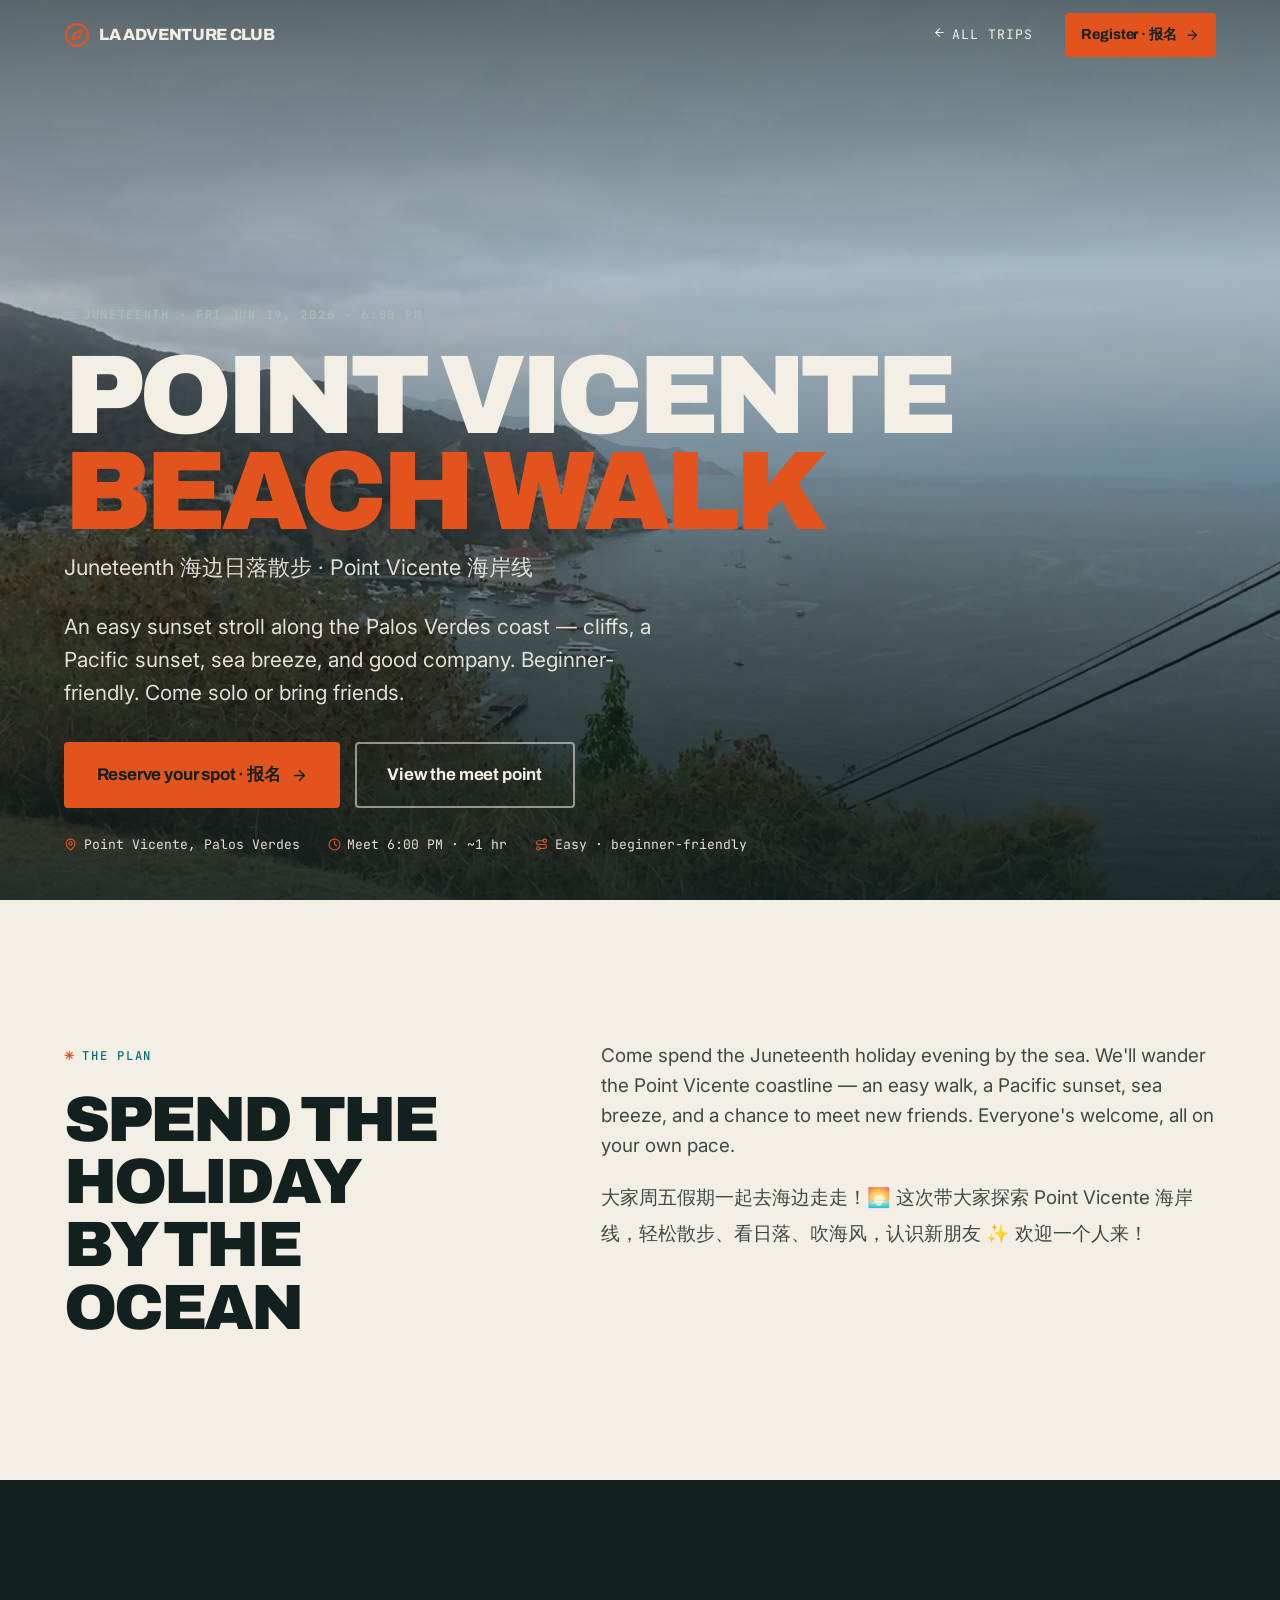
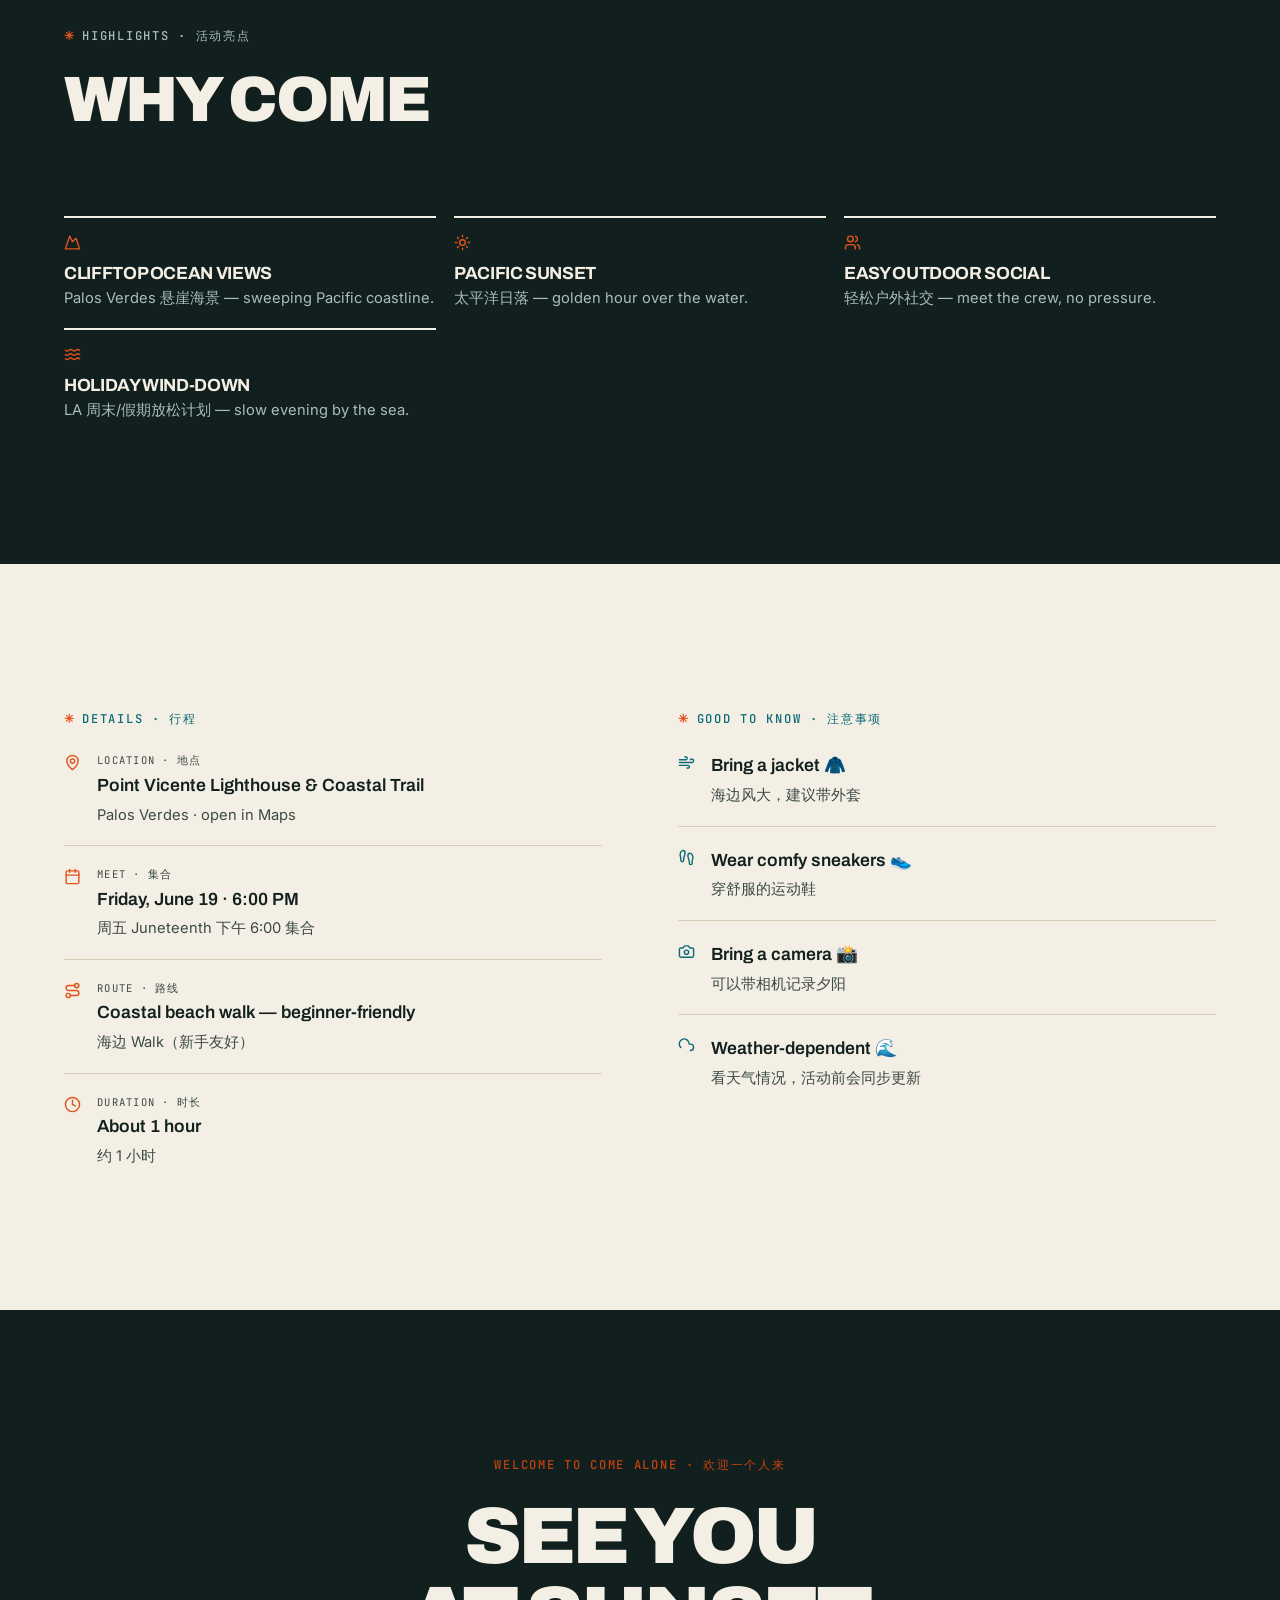
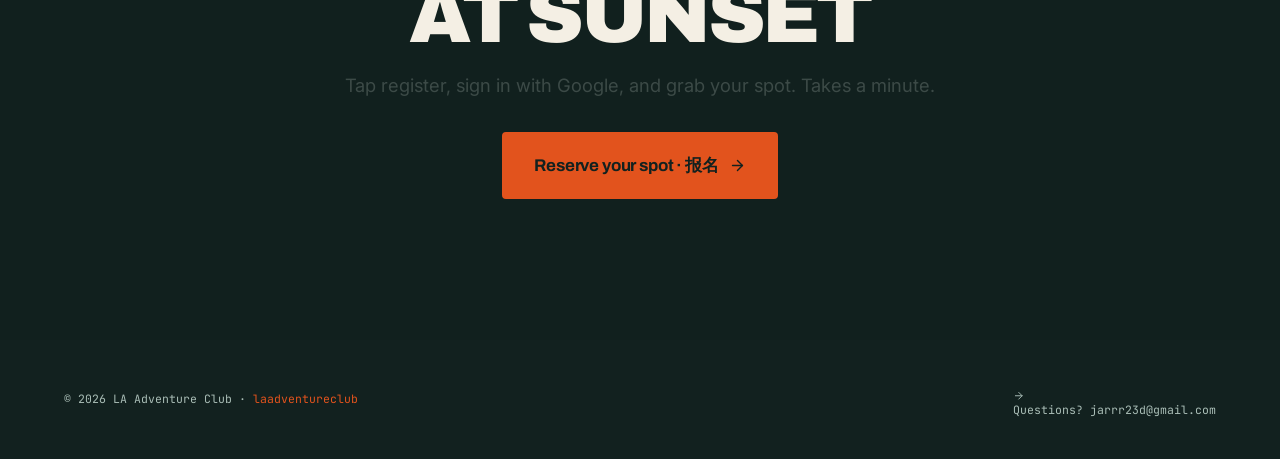
==== juneteenth.html @ 0d251689 "Add Juneteenth Point Vicente Beach Walk event page + signup - juneteenth.html: bilingual (EN/中文) eve" ====
<!DOCTYPE html>
<html lang="en">
<head>
  <meta charset="UTF-8" />
  <meta name="viewport" content="width=device-width, initial-scale=1.0" />
  <title>Juneteenth Point Vicente Beach Walk — LA Adventure Club</title>
  <meta name="description" content="Friday June 19 · 6PM — an easy sunset beach walk along the Palos Verdes coast at Point Vicente. Beginner-friendly, ~1 hour. Come solo or bring friends. 周五假期一起去海边走走！" />
  <meta name="theme-color" content="#10211f" />
  <meta property="og:type" content="website" />
  <meta property="og:title" content="Juneteenth Point Vicente Beach Walk — LA Adventure Club" />
  <meta property="og:description" content="Fri Jun 19 · 6PM · Palos Verdes coast. Sunset, sea breeze, easy walk, new friends. 海边日落散步，欢迎一个人来！" />
  <meta property="og:image" content="assets/img/catalina-hero.jpg" />
  <link rel="icon" href="assets/favicon.svg" type="image/svg+xml" />
  <link rel="preconnect" href="https://fonts.googleapis.com" />
  <link rel="preconnect" href="https://fonts.gstatic.com" crossorigin />
  <link href="https://fonts.googleapis.com/css2?family=Archivo:wght@500;600;700;800;900&family=Inter:wght@400;500;600&family=JetBrains+Mono:wght@400;500;700&display=swap" rel="stylesheet" />
  <link rel="stylesheet" href="styles.css" />
</head>
<body>
  <a class="skip-link" href="#main">Skip to content</a>

  <!-- ===== SVG ICON SPRITE ===== -->
  <svg width="0" height="0" class="sprite" aria-hidden="true" focusable="false">
    <defs>
      <symbol id="i-compass" viewBox="0 0 24 24"><circle cx="12" cy="12" r="10"/><polygon points="16.24 7.76 14.12 14.12 7.76 16.24 9.88 9.88 16.24 7.76"/></symbol>
      <symbol id="i-pin" viewBox="0 0 24 24"><path d="M20 10c0 6-8 12-8 12s-8-6-8-12a8 8 0 0 1 16 0Z"/><circle cx="12" cy="10" r="3"/></symbol>
      <symbol id="i-waves" viewBox="0 0 24 24"><path d="M2 6c.6.5 1.2 1 2.5 1C7 7 7 5 9.5 5c2.6 0 2.4 2 5 2 2.5 0 2.5-2 5-2 1.3 0 1.9.5 2.5 1"/><path d="M2 12c.6.5 1.2 1 2.5 1 2.5 0 2.5-2 5-2 2.6 0 2.4 2 5 2 2.5 0 2.5-2 5-2 1.3 0 1.9.5 2.5 1"/><path d="M2 18c.6.5 1.2 1 2.5 1 2.5 0 2.5-2 5-2 2.6 0 2.4 2 5 2 2.5 0 2.5-2 5-2 1.3 0 1.9.5 2.5 1"/></symbol>
      <symbol id="i-mountain" viewBox="0 0 24 24"><path d="m8 3 4 8 5-5 5 15H2L8 3z"/></symbol>
      <symbol id="i-sun" viewBox="0 0 24 24"><circle cx="12" cy="12" r="4"/><path d="M12 2v2M12 20v2M4.93 4.93l1.41 1.41M17.66 17.66l1.41 1.41M2 12h2M20 12h2M6.34 17.66l-1.41 1.41M19.07 4.93l-1.41 1.41"/></symbol>
      <symbol id="i-users" viewBox="0 0 24 24"><path d="M16 21v-2a4 4 0 0 0-4-4H6a4 4 0 0 0-4 4v2"/><circle cx="9" cy="7" r="4"/><path d="M22 21v-2a4 4 0 0 0-3-3.87"/><path d="M16 3.13a4 4 0 0 1 0 7.75"/></symbol>
      <symbol id="i-clock" viewBox="0 0 24 24"><circle cx="12" cy="12" r="10"/><path d="M12 6v6l4 2"/></symbol>
      <symbol id="i-cal" viewBox="0 0 24 24"><rect width="18" height="18" x="3" y="4" rx="2"/><path d="M3 10h18M8 2v4M16 2v4"/></symbol>
      <symbol id="i-route" viewBox="0 0 24 24"><circle cx="6" cy="19" r="3"/><path d="M9 19h8.5a3.5 3.5 0 0 0 0-7h-11a3.5 3.5 0 0 1 0-7H15"/><circle cx="18" cy="5" r="3"/></symbol>
      <symbol id="i-camera" viewBox="0 0 24 24"><path d="M14.5 4h-5L7 7H4a2 2 0 0 0-2 2v9a2 2 0 0 0 2 2h16a2 2 0 0 0 2-2V9a2 2 0 0 0-2-2h-3l-2.5-3z"/><circle cx="12" cy="13" r="3"/></symbol>
      <symbol id="i-wind" viewBox="0 0 24 24"><path d="M12.8 19.6A2 2 0 1 0 14 16H2"/><path d="M17.5 8a2.5 2.5 0 1 1 2 4H2"/><path d="M9.8 4.4A2 2 0 1 1 11 8H2"/></symbol>
      <symbol id="i-shoe" viewBox="0 0 24 24"><path d="M4 16v-2.4C4 11.5 3 10.5 3 8c0-2.7 1.5-6 4.5-6C9.4 2 10 3.8 10 5.5c0 3.1-2 5.7-2 8.7V16a2 2 0 1 1-4 0Z"/><path d="M20 20v-2.4c0-2.1 1-3.1 1-5.6 0-2.7-1.5-6-4.5-6C14.6 6 14 7.8 14 9.5c0 3.1 2 5.7 2 8.7V20a2 2 0 1 0 4 0Z"/></symbol>
      <symbol id="i-cloud" viewBox="0 0 24 24"><path d="M17.5 19a4.5 4.5 0 1 0 0-9h-1.8A7 7 0 1 0 4 14.9"/></symbol>
      <symbol id="i-arrow" viewBox="0 0 24 24"><path d="M5 12h14"/><path d="m12 5 7 7-7 7"/></symbol>
      <symbol id="i-back" viewBox="0 0 24 24"><path d="M19 12H5"/><path d="m12 19-7-7 7-7"/></symbol>
      <symbol id="i-menu" viewBox="0 0 24 24"><path d="M4 6h16M4 12h16M4 18h16"/></symbol>
      <symbol id="i-x" viewBox="0 0 24 24"><path d="M18 6 6 18M6 6l12 12"/></symbol>
    </defs>
  </svg>

  <!-- ===== NAV ===== -->
  <header class="nav" id="nav">
    <div class="nav__inner">
      <a class="brand" href="index.html" aria-label="LA Adventure Club home">
        <svg class="brand__mark" aria-hidden="true"><use href="#i-compass"/></svg>
        <span class="brand__text">LA Adventure Club</span>
      </a>
      <nav class="nav__links" id="navLinks" aria-label="Primary">
        <a href="index.html"><svg aria-hidden="true"><use href="#i-back"/></svg> All trips</a>
        <a class="btn btn--accent btn--sm" href="members.html?event=juneteenth-point-vicente">Register · 报名 <svg aria-hidden="true"><use href="#i-arrow"/></svg></a>
      </nav>
      <button class="nav__toggle" id="navToggle" aria-label="Open menu" aria-expanded="false">
        <svg class="nav__toggle-open" aria-hidden="true"><use href="#i-menu"/></svg>
        <svg class="nav__toggle-close" aria-hidden="true"><use href="#i-x"/></svg>
      </button>
    </div>
  </header>

  <main id="main">
    <!-- ===== HERO ===== -->
    <section class="hero" id="home">
      <div class="hero__media">
        <img src="assets/img/catalina-hero.jpg" alt="Coastal cliffs and ocean at golden hour along the Palos Verdes shoreline" />
        <div class="hero__scrim"></div>
      </div>
      <div class="hero__grid">
        <p class="kicker kicker--light">
          <svg aria-hidden="true"><use href="#i-waves"/></svg>
          Juneteenth · Fri Jun 19, 2026 · 6:00 PM
        </p>
        <h1 class="hero__title hero__title--sm">
          <span>POINT VICENTE</span>
          <span class="hero__title-accent">BEACH WALK</span>
        </h1>
        <p class="hero__zh">Juneteenth 海边日落散步 · Point Vicente 海岸线</p>
        <p class="hero__sub">An easy sunset stroll along the Palos Verdes coast — cliffs, a Pacific sunset, sea breeze, and good company. Beginner-friendly. Come solo or bring friends.</p>
        <div class="hero__cta">
          <a class="btn btn--accent btn--lg" href="members.html?event=juneteenth-point-vicente">Reserve your spot · 报名 <svg aria-hidden="true"><use href="#i-arrow"/></svg></a>
          <a class="btn btn--outline-light btn--lg" href="https://maps.google.com/?q=Point+Vicente+Interpretive+Center" target="_blank" rel="noopener">View the meet point</a>
        </div>
        <ul class="hero__facts">
          <li><svg aria-hidden="true"><use href="#i-pin"/></svg> Point Vicente, Palos Verdes</li>
          <li><svg aria-hidden="true"><use href="#i-clock"/></svg> Meet 6:00 PM · ~1 hr</li>
          <li><svg aria-hidden="true"><use href="#i-route"/></svg> Easy · beginner-friendly</li>
        </ul>
      </div>
    </section>

    <!-- ===== INTRO ===== -->
    <section class="section">
      <div class="container intro-cols">
        <div>
          <p class="kicker"><span class="section__no">✳</span> The plan</p>
          <h2 class="section__title section__title--sm">Spend the holiday<br />by the ocean</h2>
        </div>
        <div class="intro-body">
          <p>Come spend the Juneteenth holiday evening by the sea. We'll wander the Point Vicente coastline — an easy walk, a Pacific sunset, sea breeze, and a chance to meet new friends. Everyone's welcome, all on your own pace.</p>
          <p class="zh">大家周五假期一起去海边走走！🌅 这次带大家探索 Point Vicente 海岸线，轻松散步、看日落、吹海风，认识新朋友 ✨ 欢迎一个人来！</p>
        </div>
      </div>
    </section>

    <!-- ===== HIGHLIGHTS ===== -->
    <section class="section section--dark">
      <div class="container">
        <header class="section__head">
          <p class="kicker kicker--light"><span class="section__no">✳</span> Highlights · 活动亮点</p>
          <h2 class="section__title section__title--sm">Why come</h2>
        </header>
        <div class="values values--dark">
          <div class="value reveal">
            <svg aria-hidden="true"><use href="#i-mountain"/></svg>
            <h4>Clifftop ocean views</h4>
            <p>Palos Verdes 悬崖海景 — sweeping Pacific coastline.</p>
          </div>
          <div class="value reveal">
            <svg aria-hidden="true"><use href="#i-sun"/></svg>
            <h4>Pacific sunset</h4>
            <p>太平洋日落 — golden hour over the water.</p>
          </div>
          <div class="value reveal">
            <svg aria-hidden="true"><use href="#i-users"/></svg>
            <h4>Easy outdoor social</h4>
            <p>轻松户外社交 — meet the crew, no pressure.</p>
          </div>
          <div class="value reveal">
            <svg aria-hidden="true"><use href="#i-waves"/></svg>
            <h4>Holiday wind-down</h4>
            <p>LA 周末/假期放松计划 — slow evening by the sea.</p>
          </div>
        </div>
      </div>
    </section>

    <!-- ===== DETAILS + GOOD TO KNOW ===== -->
    <section class="section">
      <div class="container evt-cols">
        <div>
          <p class="kicker"><span class="section__no">✳</span> Details · 行程</p>
          <ul class="infolist">
            <li>
              <svg aria-hidden="true"><use href="#i-pin"/></svg>
              <div>
                <p class="infolist__k">Location · 地点</p>
                <p class="infolist__v">Point Vicente Lighthouse &amp; Coastal Trail</p>
                <p class="infolist__sub">Palos Verdes · <a href="https://maps.google.com/?q=Point+Vicente+Interpretive+Center" target="_blank" rel="noopener">open in Maps</a></p>
              </div>
            </li>
            <li>
              <svg aria-hidden="true"><use href="#i-cal"/></svg>
              <div>
                <p class="infolist__k">Meet · 集合</p>
                <p class="infolist__v">Friday, June 19 · 6:00 PM</p>
                <p class="infolist__sub">周五 Juneteenth 下午 6:00 集合</p>
              </div>
            </li>
            <li>
              <svg aria-hidden="true"><use href="#i-route"/></svg>
              <div>
                <p class="infolist__k">Route · 路线</p>
                <p class="infolist__v">Coastal beach walk — beginner-friendly</p>
                <p class="infolist__sub">海边 Walk（新手友好）</p>
              </div>
            </li>
            <li>
              <svg aria-hidden="true"><use href="#i-clock"/></svg>
              <div>
                <p class="infolist__k">Duration · 时长</p>
                <p class="infolist__v">About 1 hour</p>
                <p class="infolist__sub">约 1 小时</p>
              </div>
            </li>
          </ul>
        </div>

        <div>
          <p class="kicker"><span class="section__no">✳</span> Good to know · 注意事项</p>
          <ul class="infolist infolist--notes">
            <li>
              <svg aria-hidden="true"><use href="#i-wind"/></svg>
              <div>
                <p class="infolist__v">Bring a jacket 🧥</p>
                <p class="infolist__sub">海边风大，建议带外套</p>
              </div>
            </li>
            <li>
              <svg aria-hidden="true"><use href="#i-shoe"/></svg>
              <div>
                <p class="infolist__v">Wear comfy sneakers 👟</p>
                <p class="infolist__sub">穿舒服的运动鞋</p>
              </div>
            </li>
            <li>
              <svg aria-hidden="true"><use href="#i-camera"/></svg>
              <div>
                <p class="infolist__v">Bring a camera 📸</p>
                <p class="infolist__sub">可以带相机记录夕阳</p>
              </div>
            </li>
            <li>
              <svg aria-hidden="true"><use href="#i-cloud"/></svg>
              <div>
                <p class="infolist__v">Weather-dependent 🌊</p>
                <p class="infolist__sub">看天气情况，活动前会同步更新</p>
              </div>
            </li>
          </ul>
        </div>
      </div>
    </section>

    <!-- ===== FINAL CTA ===== -->
    <section class="section section--dark evt-cta">
      <div class="container portal__narrow portal__center">
        <p class="kicker kicker--accent">Welcome to come alone · 欢迎一个人来</p>
        <h2 class="portal__title">See you<br />at sunset</h2>
        <p class="portal__lead">Tap register, sign in with Google, and grab your spot. Takes a minute.</p>
        <a class="btn btn--accent btn--lg" href="members.html?event=juneteenth-point-vicente">Reserve your spot · 报名 <svg aria-hidden="true"><use href="#i-arrow"/></svg></a>
      </div>
    </section>
  </main>

  <footer class="footer footer--slim">
    <div class="container footer__sub">
      <p>© <span id="year">2026</span> LA Adventure Club · <a href="index.html" style="color:var(--accent)">laadventureclub</a></p>
      <p><a class="footer__email" href="mailto:jarrr23d@gmail.com"><svg aria-hidden="true"><use href="#i-arrow"/></svg> Questions? jarrr23d@gmail.com</a></p>
    </div>
  </footer>

  <script src="script.js"></script>
</body>
</html>
---- styles.css ----
/* ===== LA Adventure Club — Exaggerated Minimalism / Editorial ===== */
:root {
  /* high-contrast, single accent + quiet ocean secondary */
  --ink: #12211f;          /* near-black, warm green-black */
  --ink-soft: #3c4a47;
  --paper: #f4efe4;        /* warm paper */
  --paper-2: #ece5d6;
  --paper-3: #e3dbc8;
  --line: #d7cdb6;
  --accent: #e2531d;       /* adventure orange (CTA / interaction) */
  --accent-deep: #c4400f;
  --ocean: #0c6b78;        /* secondary, quiet */
  --white: #ffffff;

  --dark: #11201e;         /* dark sections */
  --dark-2: #18302c;
  --dark-line: #2e433e;
  --on-dark: #f4efe4;
  --on-dark-soft: #a9bdb6;

  --f-display: "Archivo", system-ui, sans-serif;
  --f-body: "Inter", system-ui, sans-serif;
  --f-mono: "JetBrains Mono", ui-monospace, monospace;

  --maxw: 1240px;
  --gut: clamp(20px, 5vw, 64px);
  --r: 4px;
}

* { box-sizing: border-box; }
html { scroll-behavior: smooth; scroll-padding-top: 84px; -webkit-text-size-adjust: 100%; }
body {
  margin: 0; background: var(--paper); color: var(--ink);
  font-family: var(--f-body); font-size: 17px; line-height: 1.6;
  -webkit-font-smoothing: antialiased; overflow-x: hidden;
}
h1, h2, h3, h4 { font-family: var(--f-display); font-weight: 800; line-height: .98; letter-spacing: -.035em; margin: 0; }
p { margin: 0 0 1em; }
a { color: inherit; text-decoration: none; }
img, svg, video { display: block; max-width: 100%; }
.sprite { position: absolute; }
/* default icon rendering: stroke, Lucide-style */
svg:not(.brand__mark):not(.sprite) { width: 1em; height: 1em; fill: none; stroke: currentColor; stroke-width: 2; stroke-linecap: round; stroke-linejoin: round; }

.container { width: min(var(--maxw), 100% - var(--gut) * 2); margin-inline: auto; }

.skip-link { position: absolute; left: -999px; top: 0; z-index: 999; background: var(--ink); color: var(--paper); padding: 10px 16px; }
.skip-link:focus { left: 0; }

:focus-visible { outline: 3px solid var(--accent); outline-offset: 3px; }

/* ===== Kicker / mono labels ===== */
.kicker {
  display: inline-flex; align-items: center; gap: .55em;
  font-family: var(--f-mono); font-weight: 500; font-size: .76rem;
  text-transform: uppercase; letter-spacing: .14em; color: var(--ocean); margin: 0 0 1.4rem;
}
.kicker svg { width: 1.05em; height: 1.05em; }
.kicker--light { color: var(--on-dark-soft); }
.kicker--accent { color: var(--accent-deep); }
.section__no { color: var(--accent); font-weight: 700; }

/* ===== Buttons ===== */
.btn {
  display: inline-flex; align-items: center; justify-content: center; gap: .6em;
  font-family: var(--f-display); font-weight: 700; font-size: 1rem; letter-spacing: -.01em;
  padding: .9em 1.5em; border: 2px solid var(--ink); border-radius: var(--r); cursor: pointer;
  background: var(--ink); color: var(--paper);
  transition: background .2s ease, color .2s ease, border-color .2s ease, transform .12s ease;
}
.btn svg { width: 1.1em; height: 1.1em; transition: transform .2s ease; }
.btn:hover svg { transform: translateX(3px); }
.btn:active { transform: translateY(1px); }
.btn--accent { background: var(--accent); border-color: var(--accent); color: var(--ink); }
.btn--accent:hover { background: var(--ink); border-color: var(--ink); color: var(--paper); }
.btn--outline-light { background: transparent; border-color: rgba(244,239,228,.55); color: var(--on-dark); }
.btn--outline-light:hover { background: var(--on-dark); border-color: var(--on-dark); color: var(--ink); }
.btn--lg { padding: 1.05em 1.8em; font-size: 1.06rem; }
.btn--sm { padding: .6em 1em; font-size: .9rem; }
.btn--block { width: 100%; }

/* ===== Nav ===== */
.nav { position: fixed; inset: 0 0 auto 0; z-index: 100; transition: background .3s ease, border-color .3s ease; border-bottom: 1px solid transparent; }
.nav__inner { width: min(var(--maxw), 100% - var(--gut) * 2); margin-inline: auto; display: flex; align-items: center; justify-content: space-between; height: 70px; }
.nav.scrolled { background: color-mix(in srgb, var(--paper) 90%, transparent); backdrop-filter: blur(12px) saturate(1.1); border-bottom-color: var(--line); }

.brand { display: inline-flex; align-items: center; gap: .55em; font-family: var(--f-display); font-weight: 800; font-size: 1.02rem; letter-spacing: -.02em; text-transform: uppercase; color: var(--on-dark); }
.nav.scrolled .brand { color: var(--ink); }
.brand__mark { width: 26px; height: 26px; fill: none; stroke: var(--accent); stroke-width: 2; stroke-linecap: round; stroke-linejoin: round; }

.nav__links { display: flex; align-items: center; gap: 2rem; }
.nav__links a:not(.btn) { font-family: var(--f-mono); font-size: .82rem; text-transform: uppercase; letter-spacing: .08em; color: var(--on-dark); display: inline-flex; align-items: baseline; gap: .45em; transition: color .2s; }
.nav.scrolled .nav__links a:not(.btn) { color: var(--ink); }
.nav__idx { font-size: .68em; color: var(--accent); }
.nav__links a:not(.btn):hover { color: var(--accent); }
.nav.scrolled .nav__links a:not(.btn):hover { color: var(--accent); }

.nav__toggle { display: none; background: none; border: 0; color: var(--on-dark); cursor: pointer; padding: 6px; }
.nav.scrolled .nav__toggle { color: var(--ink); }
.nav__toggle svg { width: 30px; height: 30px; }
.nav__toggle-close { display: none; }

/* ===== Hero ===== */
.hero { position: relative; isolation: isolate; min-height: 100svh; display: flex; flex-direction: column; justify-content: flex-end; color: var(--on-dark); padding-top: 84px; }
.hero__media { position: absolute; inset: 0; z-index: 0; }
.hero__media img { width: 100%; height: 100%; object-fit: cover; }
.hero__scrim { position: absolute; inset: 0; background:
  linear-gradient(180deg, rgba(17,32,30,.6) 0%, rgba(17,32,30,.15) 30%, rgba(17,32,30,.85) 100%); }

.hero__grid { position: relative; z-index: 1; width: min(var(--maxw), 100% - var(--gut) * 2); margin-inline: auto; padding-bottom: clamp(28px, 5vh, 56px); }
.hero__title { font-weight: 900; font-size: clamp(3.6rem, 15vw, 12rem); line-height: .86; letter-spacing: -.05em; text-transform: uppercase; margin: 0; }
.hero__title span { display: block; }
.hero__title-accent { color: var(--accent); -webkit-text-stroke: 0; }
.hero__sub { max-width: 46ch; font-size: clamp(1.05rem, 1.7vw, 1.3rem); color: rgba(244,239,228,.92); margin: 1.6rem 0 2rem; }
.hero__cta { display: flex; flex-wrap: wrap; gap: .9rem; }

.hero__foot { position: relative; z-index: 1; width: min(var(--maxw), 100% - var(--gut) * 2); margin-inline: auto; display: flex; justify-content: space-between; align-items: center; gap: 24px; padding: 18px 0 22px; margin-top: 8px; border-top: 1px solid rgba(244,239,228,.25); flex-wrap: wrap; }
.hero__stats { display: flex; gap: clamp(24px, 5vw, 64px); margin: 0; }
.hero__stats div { display: flex; flex-direction: column-reverse; gap: .1em; }
.hero__stats dd { font-family: var(--f-display); font-weight: 800; font-size: clamp(1.8rem, 4vw, 2.8rem); line-height: 1; margin: 0; }
.hero__stats dt { font-family: var(--f-mono); font-size: .68rem; text-transform: uppercase; letter-spacing: .12em; color: var(--on-dark-soft); }
.hero__scroll { font-family: var(--f-mono); font-size: .76rem; text-transform: uppercase; letter-spacing: .14em; display: inline-flex; align-items: center; gap: .5em; color: var(--on-dark); }
.hero__scroll svg { width: 1.1em; height: 1.1em; transform: rotate(90deg); animation: bob 1.8s ease-in-out infinite; }
@keyframes bob { 0%,100% { transform: rotate(90deg) translateX(0); } 50% { transform: rotate(90deg) translateX(4px); } }

/* ===== Marquee ===== */
.marquee { background: var(--accent); color: var(--ink); overflow: hidden; border-block: 2px solid var(--ink); }
.marquee__track { display: inline-flex; align-items: center; gap: 1.2rem; white-space: nowrap; padding: 14px 0; will-change: transform; animation: marquee 24s linear infinite; }
.marquee span { font-family: var(--f-display); font-weight: 800; font-size: clamp(1.3rem, 3vw, 2.2rem); text-transform: uppercase; letter-spacing: -.02em; }
.marquee i { font-style: normal; font-size: clamp(1rem, 2vw, 1.6rem); opacity: .7; }
@keyframes marquee { to { transform: translateX(-33.33%); } }

/* ===== Sections ===== */
.section { padding: clamp(72px, 11vw, 150px) 0; position: relative; }
.section--dark { background: var(--dark); color: var(--on-dark); }
.section__head { max-width: 720px; margin-bottom: clamp(48px, 7vw, 84px); }
.section__title { font-size: clamp(2.6rem, 8vw, 6rem); font-weight: 900; text-transform: uppercase; letter-spacing: -.045em; }
.section--dark .section__title { color: var(--on-dark); }
.section__lead { font-size: 1.18rem; color: var(--ink-soft); max-width: 52ch; margin: 1.4rem 0 0; }
.section__lead--light { color: var(--on-dark-soft); }

/* ===== Field log entries ===== */
.log { display: grid; gap: clamp(56px, 9vw, 120px); }
.entry { display: grid; grid-template-columns: 1.08fr .92fr; gap: clamp(28px, 4vw, 64px); align-items: center; }
.entry--flip .entry__media { order: 2; }
.entry__media { position: relative; border: 2px solid var(--ink); border-radius: var(--r); overflow: hidden; aspect-ratio: 16/9; background: #000; }
.entry__media video { width: 100%; height: 100%; object-fit: cover; }
.entry__no { position: absolute; top: 0; left: 0; z-index: 3; font-family: var(--f-mono); font-weight: 700; font-size: .8rem; background: var(--ink); color: var(--paper); padding: 6px 12px; letter-spacing: .1em; }
.entry__play { position: absolute; inset: 0; z-index: 2; display: grid; place-items: center; pointer-events: none; transition: opacity .25s; }
.entry__play svg { width: 30px; height: 30px; color: var(--ink); fill: var(--ink); stroke: none; }
.entry__play::before { content: ""; position: absolute; width: 76px; height: 76px; background: var(--accent); border: 2px solid var(--ink); border-radius: 50%; z-index: -1; }
.entry__media:hover .entry__play, .entry__media:focus-within .entry__play { opacity: 0; }

.entry__tag { display: inline-flex; align-items: center; gap: .5em; font-family: var(--f-mono); font-size: .76rem; text-transform: uppercase; letter-spacing: .12em; color: var(--ocean); margin: 0 0 1rem; }
.entry__tag svg { width: 1.15em; height: 1.15em; }
.entry__body h3 { font-size: clamp(1.9rem, 4.2vw, 3.1rem); font-weight: 800; text-transform: uppercase; letter-spacing: -.04em; margin-bottom: .5rem; }
.entry__desc { color: var(--ink-soft); max-width: 48ch; }

.meta { display: flex; flex-wrap: wrap; gap: 12px 28px; margin: 1.4rem 0; padding: 16px 0; border-block: 1px solid var(--line); }
.meta div { display: flex; flex-direction: column; gap: .2em; }
.meta dt { font-family: var(--f-mono); font-size: .64rem; text-transform: uppercase; letter-spacing: .14em; color: var(--ink-soft); }
.meta dd { margin: 0; font-family: var(--f-mono); font-weight: 500; font-size: .9rem; }

.gallery { display: grid; grid-template-columns: repeat(3, 1fr); gap: 8px; }
.thumb { padding: 0; border: 2px solid var(--ink); background: none; cursor: pointer; overflow: hidden; aspect-ratio: 4/3; border-radius: var(--r); }
.thumb img { width: 100%; height: 100%; object-fit: cover; transition: transform .4s ease, filter .3s ease; filter: grayscale(.15); }
.thumb:hover img { transform: scale(1.08); filter: grayscale(0); }

/* ===== Upcoming trips (editorial list) ===== */
.upcoming { display: grid; gap: 0; border-top: 1px solid var(--dark-line); margin-bottom: clamp(56px, 8vw, 96px); }
.trip { display: grid; grid-template-columns: auto 1fr auto; gap: clamp(18px, 3vw, 40px); align-items: center; padding: clamp(22px, 3vw, 34px) 0; border-bottom: 1px solid var(--dark-line); transition: padding-left .25s ease; }
.trip:hover { padding-left: 14px; }
.trip__date { display: grid; place-items: center; width: 78px; height: 78px; border: 2px solid var(--accent); border-radius: var(--r); line-height: 1; flex-shrink: 0; }
.trip__date b { font-family: var(--f-display); font-weight: 900; font-size: 2rem; color: var(--on-dark); }
.trip__date span { font-family: var(--f-mono); font-size: .66rem; letter-spacing: .14em; color: var(--accent); margin-top: 3px; }
.trip__tag { display: inline-flex; align-items: center; gap: .5em; font-family: var(--f-mono); font-size: .72rem; text-transform: uppercase; letter-spacing: .1em; color: var(--on-dark-soft); margin: 0 0 .4rem; }
.trip__tag svg { width: 1.1em; height: 1.1em; }
.trip__info h3 { font-size: clamp(1.3rem, 3vw, 2rem); font-weight: 700; text-transform: uppercase; letter-spacing: -.03em; color: var(--on-dark); }
.trip__meta { font-family: var(--f-mono); font-size: .82rem; color: var(--on-dark-soft); margin: .4rem 0 0; }
.trip__cta { display: inline-flex; align-items: center; gap: .5em; font-family: var(--f-mono); font-weight: 500; font-size: .82rem; text-transform: uppercase; letter-spacing: .1em; color: var(--accent); white-space: nowrap; }
.trip__cta svg { width: 1.2em; height: 1.2em; transition: transform .2s; }
.trip__cta:hover svg { transform: translate(2px, -2px); }

/* ===== Register ===== */
.register { display: grid; grid-template-columns: .8fr 1.2fr; gap: clamp(28px, 5vw, 72px); background: var(--paper); color: var(--ink); border: 2px solid var(--ink); border-radius: var(--r); padding: clamp(26px, 4vw, 56px); }
.register__intro h3 { font-size: clamp(2rem, 4.5vw, 3.2rem); font-weight: 900; text-transform: uppercase; letter-spacing: -.04em; margin-bottom: 1rem; }
.register__intro > p { color: var(--ink-soft); }
.register__perks { list-style: none; padding: 0; margin: 1.6rem 0 0; display: grid; gap: .7em; }
.register__perks li { display: flex; align-items: center; gap: .6em; font-family: var(--f-mono); font-size: .86rem; }
.register__perks svg { width: 1.05em; height: 1.05em; color: var(--accent); stroke-width: 2.5; }
.register__cta { align-self: center; }
.howto { list-style: none; counter-reset: step; padding: 0; margin: 1rem 0 1.8rem; display: grid; gap: 14px; }
.howto li { display: flex; align-items: center; gap: .9em; font-family: var(--f-display); font-weight: 600; font-size: 1.02rem; }
.howto li span { flex-shrink: 0; width: 34px; height: 34px; display: grid; place-items: center; border: 2px solid var(--ink); border-radius: 50%; font-family: var(--f-mono); font-weight: 700; font-size: .9rem; }
.register__fine { font-family: var(--f-mono); font-size: .74rem; color: var(--ink-soft); margin: 1rem 0 0; text-align: center; }

/* ===== Form ===== */
.form__row { display: grid; grid-template-columns: 1fr 1fr; gap: 16px; }
.field { display: flex; flex-direction: column; gap: .5em; margin-bottom: 16px; }
.field span { font-family: var(--f-mono); font-size: .72rem; text-transform: uppercase; letter-spacing: .1em; color: var(--ink-soft); }
.field span i { color: var(--accent-deep); font-style: normal; }
.field span small { text-transform: none; letter-spacing: 0; }
.field input, .field select, .field textarea {
  font-family: var(--f-body); font-size: 1rem; padding: .85em .9em; min-height: 48px;
  border: 2px solid var(--line); border-radius: var(--r); background: var(--white); color: var(--ink);
  transition: border-color .2s, box-shadow .2s;
}
.field textarea { min-height: auto; resize: vertical; }
.field input:focus, .field select:focus, .field textarea:focus { outline: none; border-color: var(--ink); box-shadow: 3px 3px 0 var(--accent); }
.field input::placeholder, .field textarea::placeholder { color: #9a9281; }
.hp { position: absolute; left: -9999px; width: 1px; height: 1px; opacity: 0; }
.checkbox { display: flex; gap: .7em; align-items: flex-start; margin: 6px 0 20px; font-size: .9rem; color: var(--ink-soft); }
.checkbox input { margin-top: .15em; width: 20px; height: 20px; accent-color: var(--accent); flex-shrink: 0; }
.checkbox i { color: var(--accent-deep); font-style: normal; }
.form__status { font-family: var(--f-mono); font-size: .86rem; margin: 1em 0 0; min-height: 1.3em; }
.form__status.ok { color: var(--ocean); }
.form__status.err { color: var(--accent-deep); }
.form.sending #submitBtn { opacity: .6; pointer-events: none; }

/* ===== About ===== */
.about { display: grid; grid-template-columns: 1.3fr .82fr; gap: clamp(36px, 6vw, 90px); align-items: start; }
.about__statement { font-size: clamp(2.4rem, 6vw, 4.6rem); font-weight: 900; text-transform: uppercase; letter-spacing: -.045em; margin-bottom: 1.6rem; }
.about__statement em { font-style: normal; color: var(--accent); }
.about__text > p { color: var(--ink-soft); max-width: 56ch; font-size: 1.08rem; }
.values { display: grid; grid-template-columns: repeat(3, 1fr); gap: 18px; margin-top: 2.6rem; }
.value { border-top: 2px solid var(--ink); padding-top: 16px; }
.value svg { width: 30px; height: 30px; color: var(--accent); margin-bottom: 14px; }
.value h4 { font-family: var(--f-display); font-weight: 700; font-size: 1.1rem; text-transform: uppercase; letter-spacing: -.02em; margin-bottom: .3rem; }
.value p { font-size: .92rem; color: var(--ink-soft); margin: 0; }

.captain { position: sticky; top: 96px; background: var(--dark); color: var(--on-dark); border-radius: var(--r); border: 2px solid var(--ink); padding: clamp(26px, 3vw, 40px); text-align: center; }
.captain__label { font-family: var(--f-mono); font-size: .68rem; text-transform: uppercase; letter-spacing: .16em; color: var(--accent); margin: 0 0 1.4rem; }
.captain__avatar { width: 96px; height: 96px; margin: 0 auto 1.2rem; border-radius: 50%; display: grid; place-items: center; font-family: var(--f-display); font-weight: 900; font-size: 2rem; color: var(--ink); background: var(--accent); border: 2px solid var(--on-dark); }
.captain h3 { font-size: 1.9rem; font-weight: 800; text-transform: uppercase; margin-bottom: .15rem; }
.captain__role { font-family: var(--f-mono); font-size: .72rem; text-transform: uppercase; letter-spacing: .12em; color: var(--on-dark-soft); margin-bottom: 1.3rem; }
.captain__bio { color: rgba(244,239,228,.86); font-size: .96rem; font-style: italic; margin-bottom: 1.6rem; }

/* ===== Footer ===== */
.footer { background: var(--ink); color: var(--on-dark); padding: clamp(56px, 8vw, 96px) 0 32px; }
.footer__top { display: grid; grid-template-columns: 1.1fr 1fr; gap: 40px; padding-bottom: 48px; border-bottom: 1px solid var(--dark-line); }
.footer__wordmark { font-family: var(--f-display); font-weight: 900; font-size: clamp(2.4rem, 7vw, 5rem); line-height: .9; letter-spacing: -.05em; text-transform: uppercase; margin: 0; }
.footer__wordmark span { color: var(--accent); }
.footer__cols { display: grid; grid-template-columns: 1fr 1.2fr; gap: 32px; }
.footer__h { font-family: var(--f-mono); font-size: .7rem; text-transform: uppercase; letter-spacing: .14em; color: var(--on-dark-soft); margin: 0 0 1.1rem; }
.footer__nav { display: flex; flex-direction: column; gap: .7em; align-items: flex-start; }
.footer__nav a, .footer__loc { display: inline-flex; align-items: center; gap: .5em; font-size: .95rem; color: var(--on-dark); transition: color .2s; }
.footer__nav a:hover { color: var(--accent); }
.footer__nav svg { width: 1.1em; height: 1.1em; color: var(--accent); }
.footer__loc { color: var(--on-dark-soft); margin: 0; }
.footer__sub { display: flex; justify-content: space-between; gap: 16px; flex-wrap: wrap; padding-top: 22px; font-family: var(--f-mono); font-size: .72rem; color: var(--on-dark-soft); }
.footer__credits { max-width: 64ch; }

/* ===== Lightbox ===== */
.lightbox { position: fixed; inset: 0; z-index: 300; background: rgba(8,16,15,.94); display: none; align-items: center; justify-content: center; padding: 4vw; }
.lightbox.open { display: flex; }
.lightbox img { max-width: 100%; max-height: 90vh; border: 2px solid var(--paper); }
.lightbox__close { position: absolute; top: 20px; right: 24px; width: 48px; height: 48px; display: grid; place-items: center; background: none; border: 0; color: var(--paper); cursor: pointer; }
.lightbox__close svg { width: 32px; height: 32px; }

/* ===== Reveal on scroll ===== */
.reveal { opacity: 0; transform: translateY(28px); transition: opacity .7s ease, transform .7s ease; }
.reveal.in { opacity: 1; transform: none; }

/* ===== Responsive ===== */
@media (max-width: 900px) {
  body { font-size: 16px; }
  .nav__links {
    position: fixed; inset: 0 0 auto 0; flex-direction: column; align-items: stretch; gap: 0;
    background: var(--paper); padding: 84px var(--gut) 28px; border-bottom: 1px solid var(--line);
    transform: translateY(-105%); transition: transform .35s cubic-bezier(.2,.7,.2,1);
  }
  .nav__links.open { transform: translateY(0); }
  .nav__links a:not(.btn) { color: var(--ink) !important; padding: 16px 0; border-bottom: 1px solid var(--line); font-size: 1rem; }
  .nav__links .btn { margin-top: 18px; justify-content: center; }
  .nav__toggle { display: block; z-index: 5; }
  .nav__links.open ~ .nav__toggle { color: var(--ink); }
  .nav { background: color-mix(in srgb, var(--paper) 88%, transparent); backdrop-filter: blur(10px); border-bottom: 1px solid transparent; }
  .nav .brand { color: var(--ink); }
  .nav .nav__toggle { color: var(--ink); }
  body.menu-open .nav__toggle-open { display: none; }
  body.menu-open .nav__toggle-close { display: block; }

  .entry, .entry--flip { grid-template-columns: 1fr; gap: 22px; }
  .entry--flip .entry__media { order: 0; }
  .register { grid-template-columns: 1fr; }
  .about { grid-template-columns: 1fr; }
  .captain { position: static; }
  .footer__top { grid-template-columns: 1fr; gap: 32px; }
}
@media (max-width: 560px) {
  :root { --r: 3px; }
  .form__row { grid-template-columns: 1fr; }
  .values { grid-template-columns: 1fr; gap: 0; }
  .value { border-top: 1px solid var(--line); padding: 16px 0; }
  .value:first-child { border-top: 2px solid var(--ink); }
  .trip { grid-template-columns: auto 1fr; }
  .trip__cta { grid-column: 2; justify-self: start; }
  .hero__stats { gap: 22px; }
  .footer__cols { grid-template-columns: 1fr; }
}

@media (prefers-reduced-motion: reduce) {
  * { scroll-behavior: auto !important; }
  .marquee__track, .hero__scroll svg { animation: none !important; }
  .reveal { opacity: 1; transform: none; transition: none; }
}

/* ============================================================
   MEMBER PORTAL (members.html)
   ============================================================ */
.hidden { display: none !important; }
.muted { color: var(--ink-soft); font-family: var(--f-mono); font-size: .9rem; }
.nav--solid { background: var(--paper); border-bottom: 1px solid var(--line); }
.nav--solid .brand { color: var(--ink); }
.nav--solid .nav__links a:not(.btn):not(.btn--sm) { color: var(--ink); }

.btn--outline-ink { background: transparent; border-color: var(--ink); color: var(--ink); }
.btn--outline-ink:hover { background: var(--ink); color: var(--paper); }
.btn--google { background: var(--white); color: var(--ink); border-color: var(--ink); }
.btn--google:hover { background: var(--ink); color: var(--paper); }
.btn--google:hover .g-logo path { fill: var(--paper); }
.g-logo { flex-shrink: 0; }

body.members { padding-top: 70px; min-height: 100dvh; display: flex; flex-direction: column; }
.portal { flex: 1; padding: clamp(48px, 8vw, 96px) 0; }
.portal__narrow { max-width: 640px; }
.portal__center { text-align: center; }
.portal__center .kicker { justify-content: center; }
.portal__title { font-size: clamp(2.6rem, 7vw, 5rem); font-weight: 900; text-transform: uppercase; letter-spacing: -.045em; margin-bottom: 1rem; }
.portal__lead { font-size: 1.15rem; color: var(--ink-soft); margin-bottom: 2rem; }
.portal__fine { font-family: var(--f-mono); font-size: .78rem; color: var(--ink-soft); margin-top: 1.2rem; }
.portal__center .btn--google { margin-inline: auto; min-width: 280px; }
.portal__form { margin-top: 1.5rem; text-align: left; }

/* dashboard */
.dash__head { display: flex; justify-content: space-between; align-items: flex-start; gap: 24px; flex-wrap: wrap; margin-bottom: clamp(36px, 6vw, 60px); }
.dash__profile { display: flex; gap: 16px; align-items: center; background: var(--paper-2); border: 1px solid var(--line); border-radius: var(--r); padding: 16px 20px; }
.dash__avatar { width: 54px; height: 54px; flex-shrink: 0; border-radius: 50%; display: grid; place-items: center; font-family: var(--f-display); font-weight: 800; font-size: 1.3rem; color: var(--ink); background: var(--accent); }
.dash__name { font-family: var(--f-display); font-weight: 700; font-size: 1.1rem; margin: 0; }
.dash__meta { font-family: var(--f-mono); font-size: .76rem; color: var(--ink-soft); margin: .2em 0 .4em; }
.linkbtn { background: none; border: 0; padding: 0; cursor: pointer; font-family: var(--f-mono); font-size: .78rem; text-transform: uppercase; letter-spacing: .08em; color: var(--ocean); text-decoration: underline; text-underline-offset: 3px; }
.linkbtn:hover { color: var(--accent); }
.linkbtn--danger { color: var(--accent-deep); }
.dash__h2 { font-size: clamp(1.6rem, 4vw, 2.4rem); font-weight: 800; text-transform: uppercase; letter-spacing: -.03em; margin-bottom: 1.4rem; }

/* event cards */
.events-list { display: grid; gap: 16px; }
.ecard { display: grid; grid-template-columns: auto 1fr auto; gap: clamp(16px, 3vw, 32px); align-items: center; background: var(--white); border: 2px solid var(--ink); border-radius: var(--r); padding: clamp(18px, 2.5vw, 26px); }
.ecard--focus { box-shadow: 6px 6px 0 var(--accent); }
.ecard__date { display: grid; place-items: center; width: 72px; height: 72px; border: 2px solid var(--accent); border-radius: var(--r); line-height: 1; flex-shrink: 0; }
.ecard__date b { font-family: var(--f-display); font-weight: 900; font-size: 1.9rem; }
.ecard__date span { font-family: var(--f-mono); font-size: .64rem; letter-spacing: .12em; color: var(--accent-deep); margin-top: 3px; }
.ecard__tag { display: inline-flex; align-items: center; gap: .5em; font-family: var(--f-mono); font-size: .72rem; text-transform: uppercase; letter-spacing: .1em; color: var(--ocean); margin: 0 0 .4rem; }
.ecard__tag svg { width: 1.1em; height: 1.1em; }
.ecard__main h3 { font-size: clamp(1.2rem, 2.6vw, 1.7rem); font-weight: 700; text-transform: uppercase; letter-spacing: -.03em; }
.ecard__meta { display: flex; flex-wrap: wrap; gap: 6px 18px; margin: .5rem 0; font-family: var(--f-mono); font-size: .78rem; color: var(--ink-soft); }
.ecard__meta span { display: inline-flex; align-items: center; gap: .4em; }
.ecard__meta svg { width: 1.05em; height: 1.05em; color: var(--ocean); }
.ecard__desc { color: var(--ink-soft); font-size: .92rem; margin: 0; max-width: 60ch; }
.ecard__action { display: flex; flex-direction: column; align-items: flex-end; gap: 10px; min-width: 140px; }
.ecard__guestsel { display: flex; flex-direction: column; gap: .3em; }
.ecard__guestsel span { font-family: var(--f-mono); font-size: .64rem; text-transform: uppercase; letter-spacing: .1em; color: var(--ink-soft); }
.ecard__guestsel select { padding: .5em .6em; border: 2px solid var(--line); border-radius: var(--r); font-family: var(--f-body); background: var(--white); }
.ecard__guests { font-family: var(--f-mono); font-size: .76rem; color: var(--ink-soft); }
.rbadge { display: inline-flex; align-items: center; gap: .4em; font-family: var(--f-mono); font-weight: 500; font-size: .76rem; text-transform: uppercase; letter-spacing: .08em; padding: .4em .7em; border-radius: var(--r); }
.rbadge svg { width: 1.1em; height: 1.1em; }
.rbadge--ok { background: rgba(12,107,120,.12); color: var(--ocean); }
.rbadge--wait { background: rgba(226,83,29,.14); color: var(--accent-deep); }

.footer--slim { padding: 28px 0; }

/* ============================================================
   EVENT PAGE (juneteenth.html)
   ============================================================ */
.hero__title--sm { font-size: clamp(2.8rem, 10vw, 7rem); }
.hero__zh { font-family: var(--f-body); font-size: clamp(1rem, 2.2vw, 1.35rem); color: rgba(244,239,228,.9); margin: .6rem 0 0; }
.hero__facts { list-style: none; display: flex; flex-wrap: wrap; gap: 12px 28px; padding: 0; margin: 1.6rem 0 0; }
.hero__facts li { display: inline-flex; align-items: center; gap: .5em; font-family: var(--f-mono); font-size: .82rem; color: rgba(244,239,228,.92); }
.hero__facts svg { width: 1.1em; height: 1.1em; color: var(--accent); }
.section__title--sm { font-size: clamp(2.2rem, 5.5vw, 4rem); }

.intro-cols { display: grid; grid-template-columns: 1fr 1.3fr; gap: clamp(28px, 5vw, 72px); align-items: start; }
.intro-body p { font-size: 1.18rem; color: var(--ink-soft); }
.zh { font-family: var(--f-body); color: var(--ink-soft); line-height: 1.9; }
.section--dark .zh { color: var(--on-dark-soft); }

.values--dark .value { border-top-color: var(--on-dark); }
.values--dark .value h4 { color: var(--on-dark); }
.values--dark .value p { color: var(--on-dark-soft); }

.evt-cols { display: grid; grid-template-columns: 1fr 1fr; gap: clamp(32px, 6vw, 80px); align-items: start; }
.infolist { list-style: none; padding: 0; margin: 0; display: grid; gap: 20px; }
.infolist li { display: grid; grid-template-columns: auto 1fr; gap: 16px; align-items: start; padding-bottom: 18px; border-bottom: 1px solid var(--line); }
.infolist li:last-child { border-bottom: 0; padding-bottom: 0; }
.infolist > li > svg { width: 28px; height: 28px; color: var(--accent); margin-top: 2px; }
.infolist--notes > li > svg { color: var(--ocean); }
.infolist__k { font-family: var(--f-mono); font-size: .66rem; text-transform: uppercase; letter-spacing: .12em; color: var(--ink-soft); margin: 0 0 .25em; }
.infolist__v { font-family: var(--f-display); font-weight: 600; font-size: 1.1rem; margin: 0; }
.infolist__sub { font-size: .92rem; color: var(--ink-soft); margin: .25em 0 0; }
.evt-cta .portal__title { font-size: clamp(2.4rem, 7vw, 5rem); }

@media (max-width: 760px) {
  .intro-cols { grid-template-columns: 1fr; gap: 20px; }
  .evt-cols { grid-template-columns: 1fr; gap: 36px; }
}

/* featured upcoming-trip card on the landing page */
.trip--featured { position: relative; padding-left: 18px; }
.trip--featured::before { content: ""; position: absolute; left: 0; top: 14px; bottom: 14px; width: 4px; background: var(--accent); border-radius: 4px; }
.trip--featured .trip__tag { color: var(--accent); }

@media (max-width: 640px) {
  .ecard { grid-template-columns: auto 1fr; }
  .ecard__action { grid-column: 1 / -1; flex-direction: row; align-items: center; justify-content: space-between; min-width: 0; }
  .dash__head { flex-direction: column; }
  .dash__profile { width: 100%; }
}
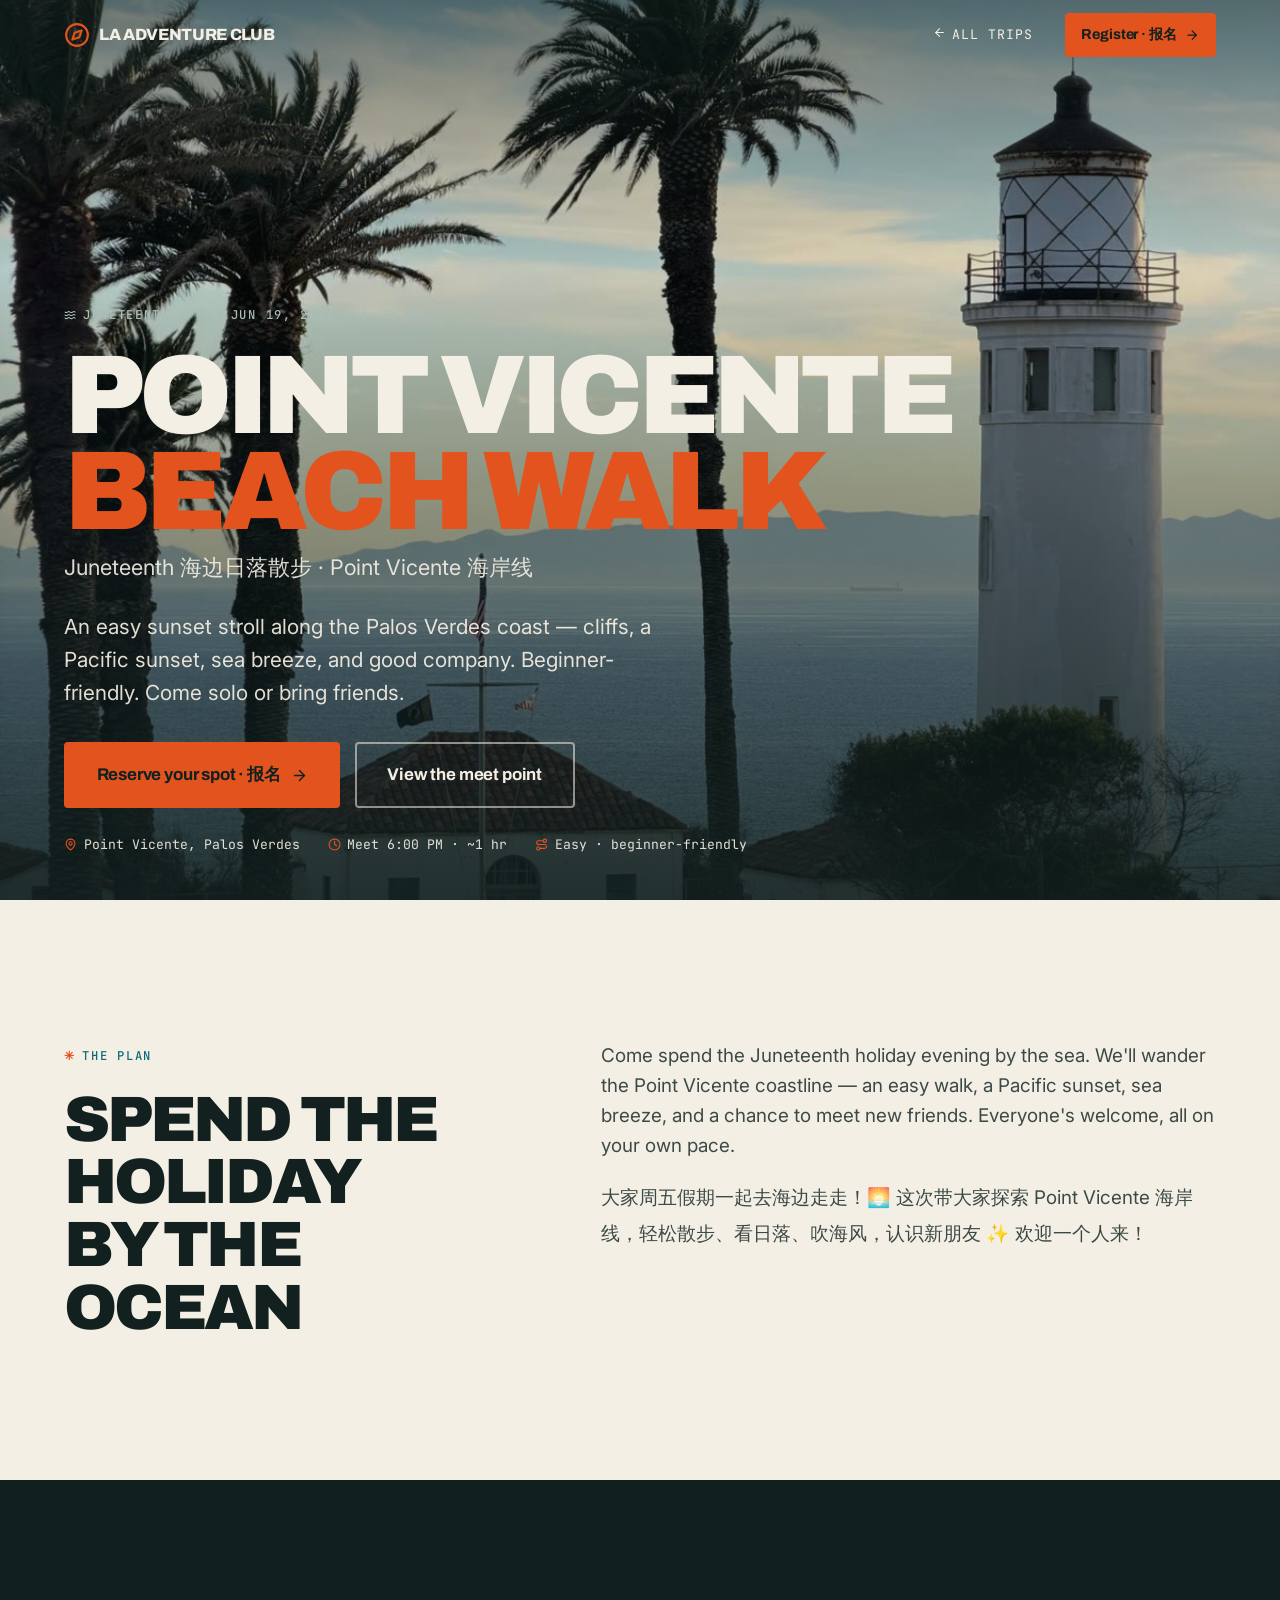
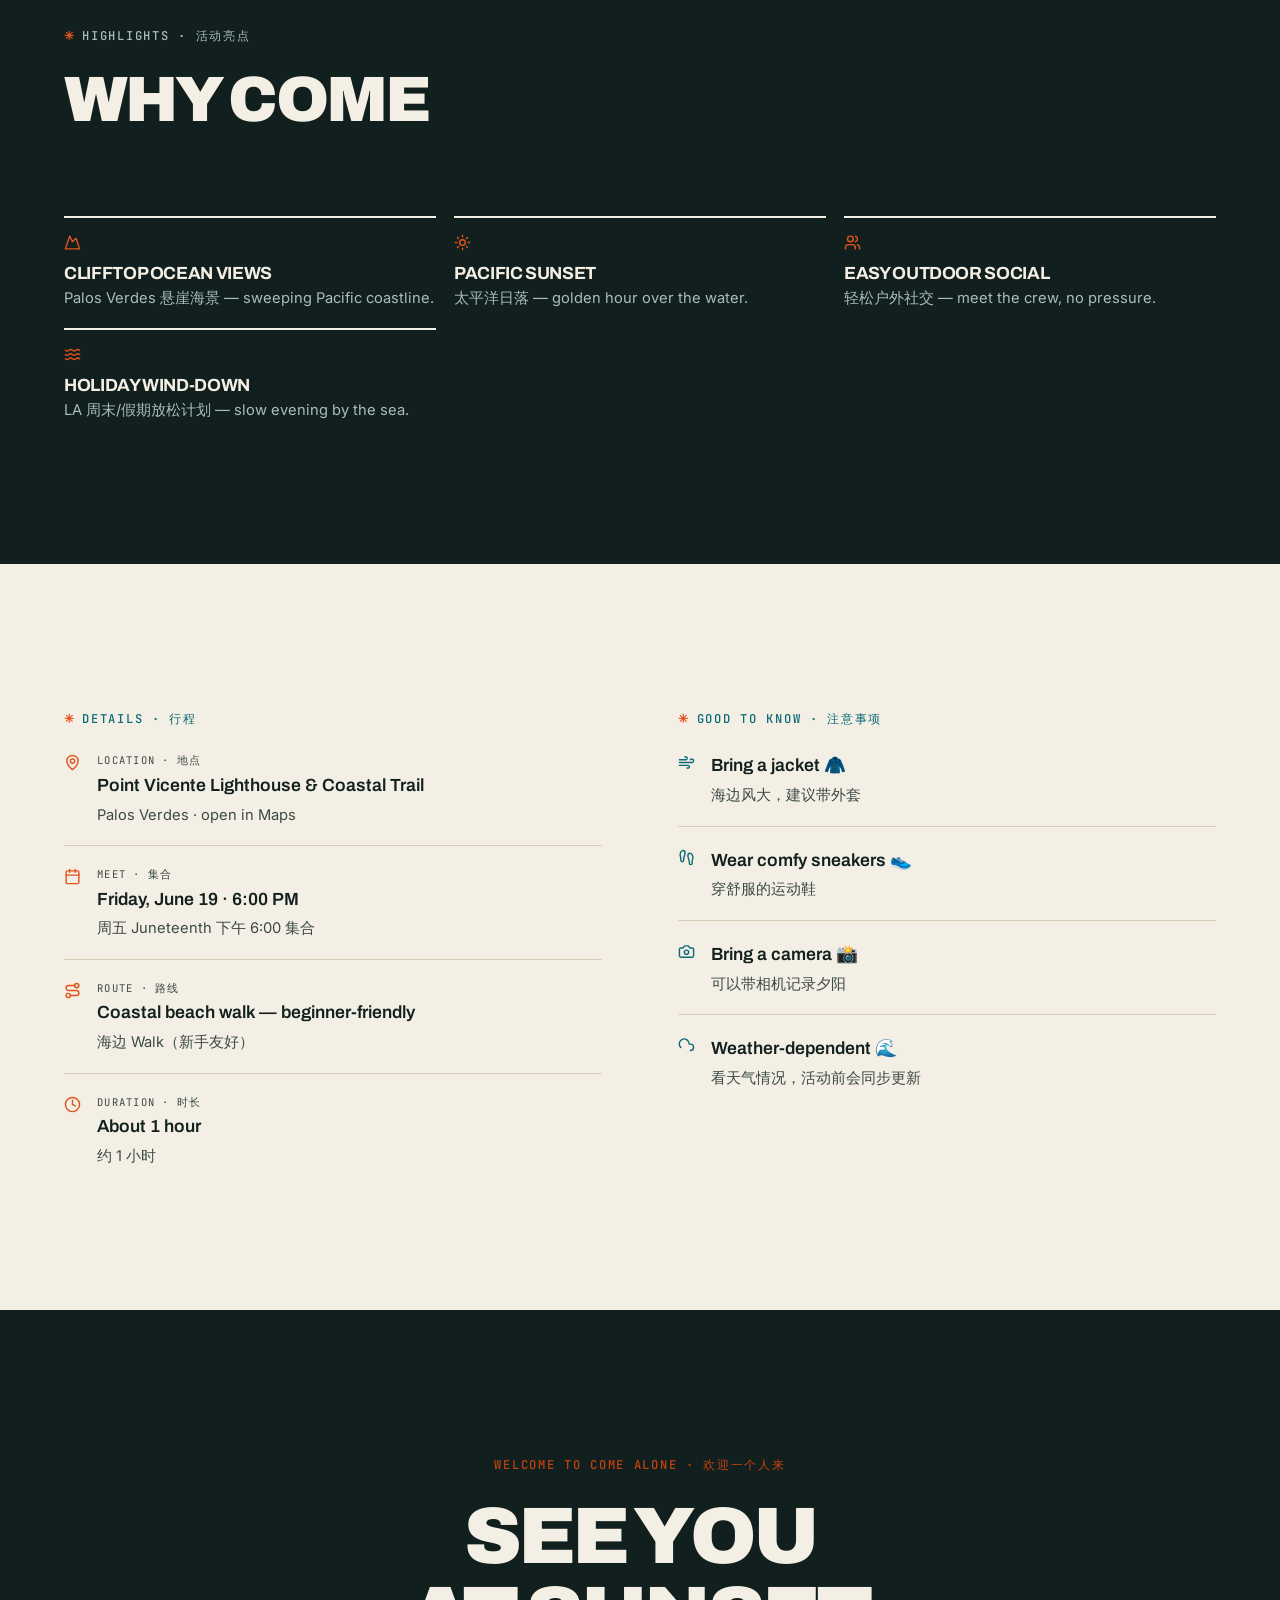
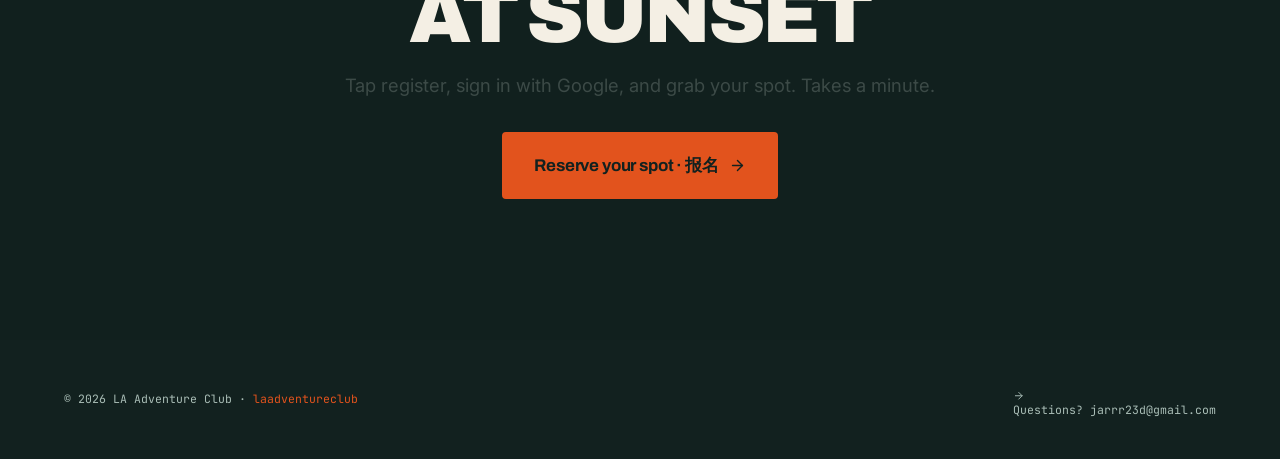
==== commit 6c888f75: "Juneteenth: use real Point Vicente Lighthouse photo for the hero Replace the placeholder Catalina he" ====
--- a/juneteenth.html
+++ b/juneteenth.html
@@ -9,7 +9,7 @@
   <meta property="og:type" content="website" />
   <meta property="og:title" content="Juneteenth Point Vicente Beach Walk — LA Adventure Club" />
   <meta property="og:description" content="Fri Jun 19 · 6PM · Palos Verdes coast. Sunset, sea breeze, easy walk, new friends. 海边日落散步，欢迎一个人来！" />
-  <meta property="og:image" content="assets/img/catalina-hero.jpg" />
+  <meta property="og:image" content="assets/img/point-vicente.jpg" />
   <link rel="icon" href="assets/favicon.svg" type="image/svg+xml" />
   <link rel="preconnect" href="https://fonts.googleapis.com" />
   <link rel="preconnect" href="https://fonts.gstatic.com" crossorigin />
@@ -64,7 +64,7 @@
     <!-- ===== HERO ===== -->
     <section class="hero" id="home">
       <div class="hero__media">
-        <img src="assets/img/catalina-hero.jpg" alt="Coastal cliffs and ocean at golden hour along the Palos Verdes shoreline" />
+        <img src="assets/img/point-vicente.jpg" alt="Point Vicente Lighthouse and palm trees above the Pacific at golden hour, Palos Verdes" style="object-position: 50% 42%;" />
         <div class="hero__scrim"></div>
       </div>
       <div class="hero__grid">
